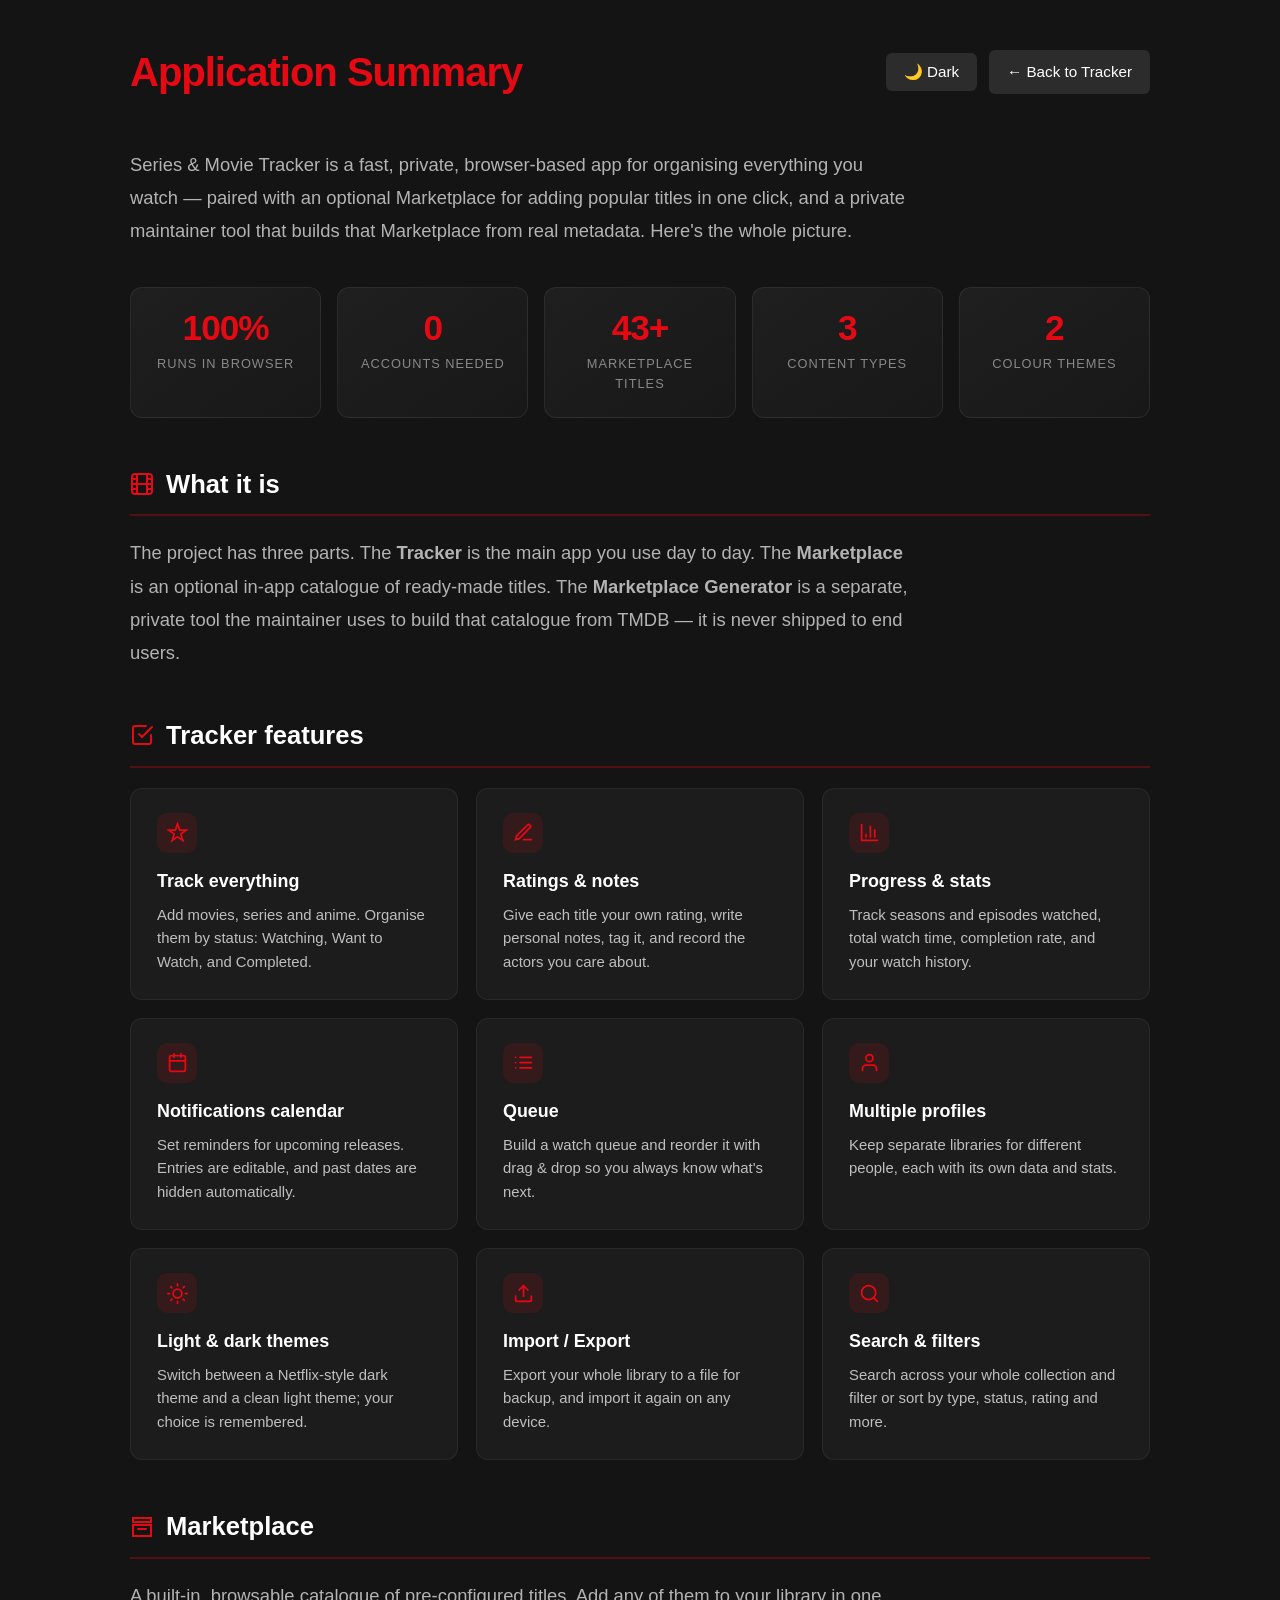
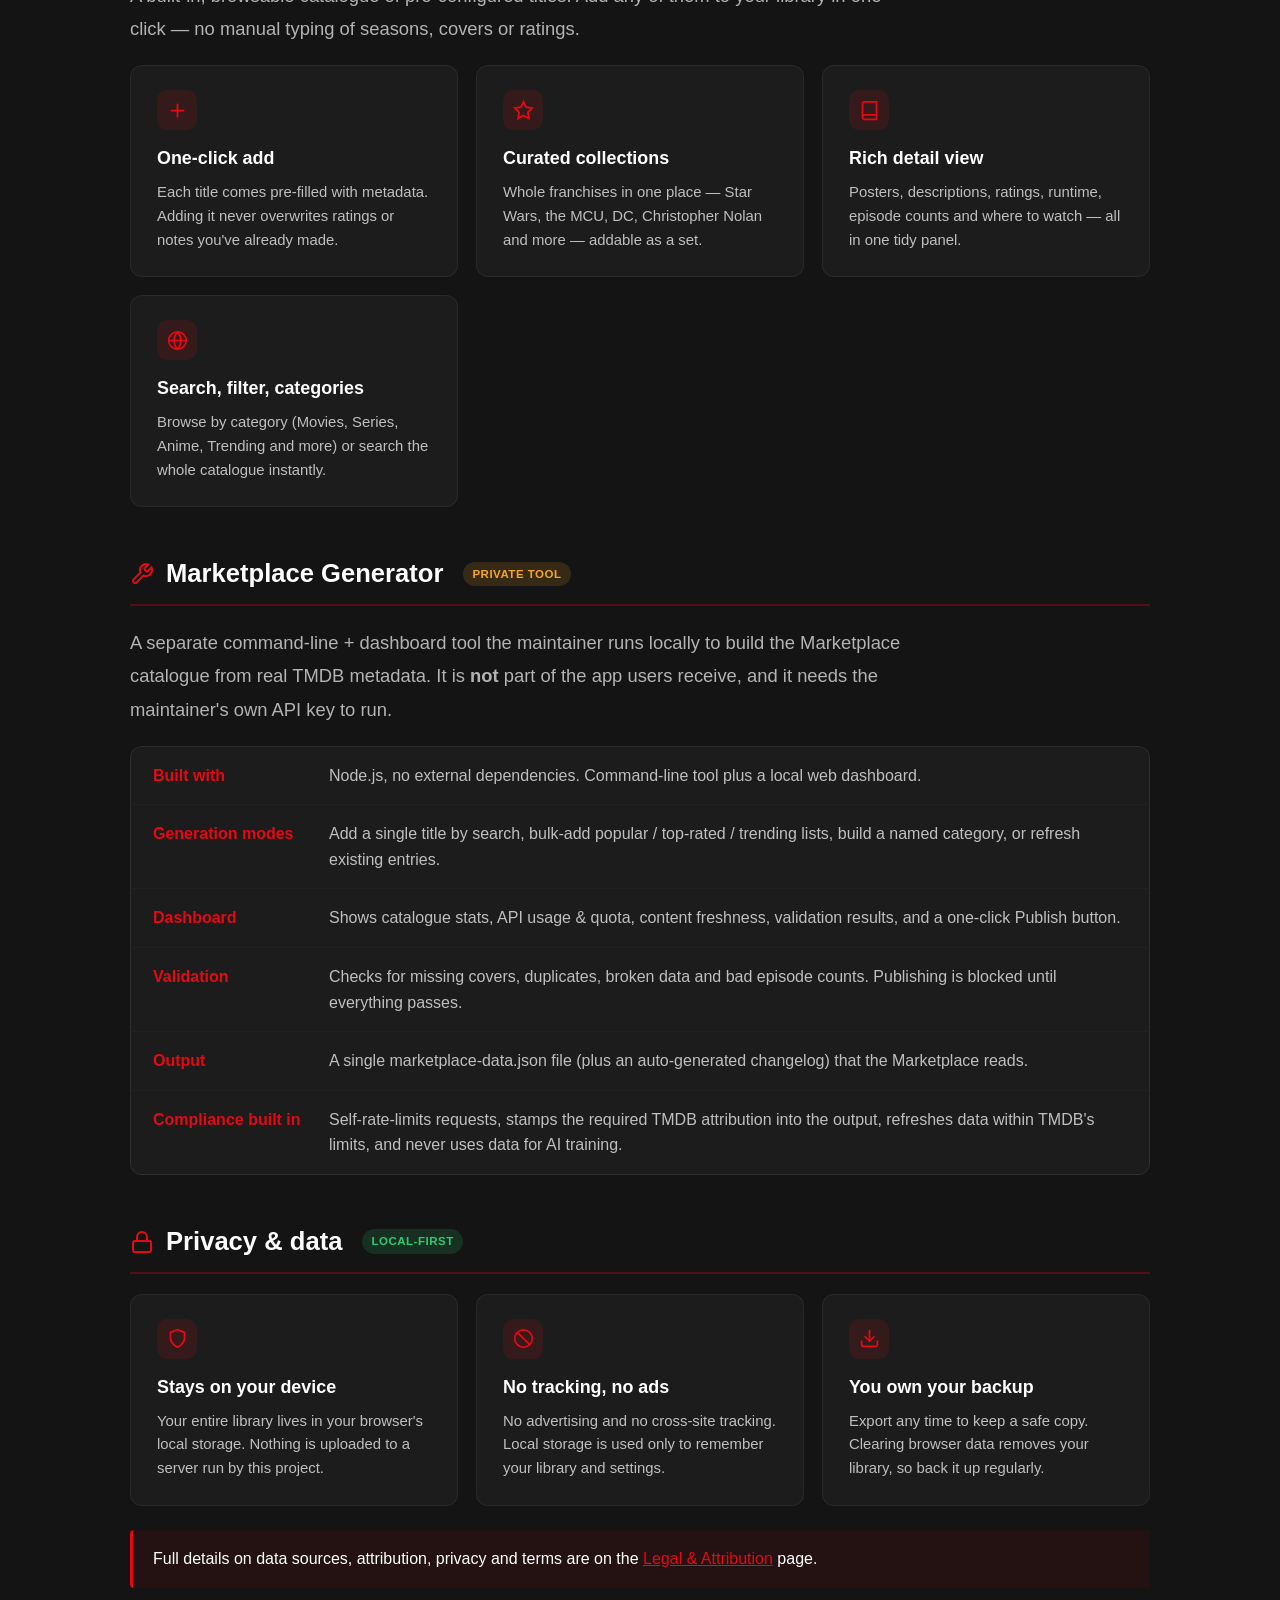
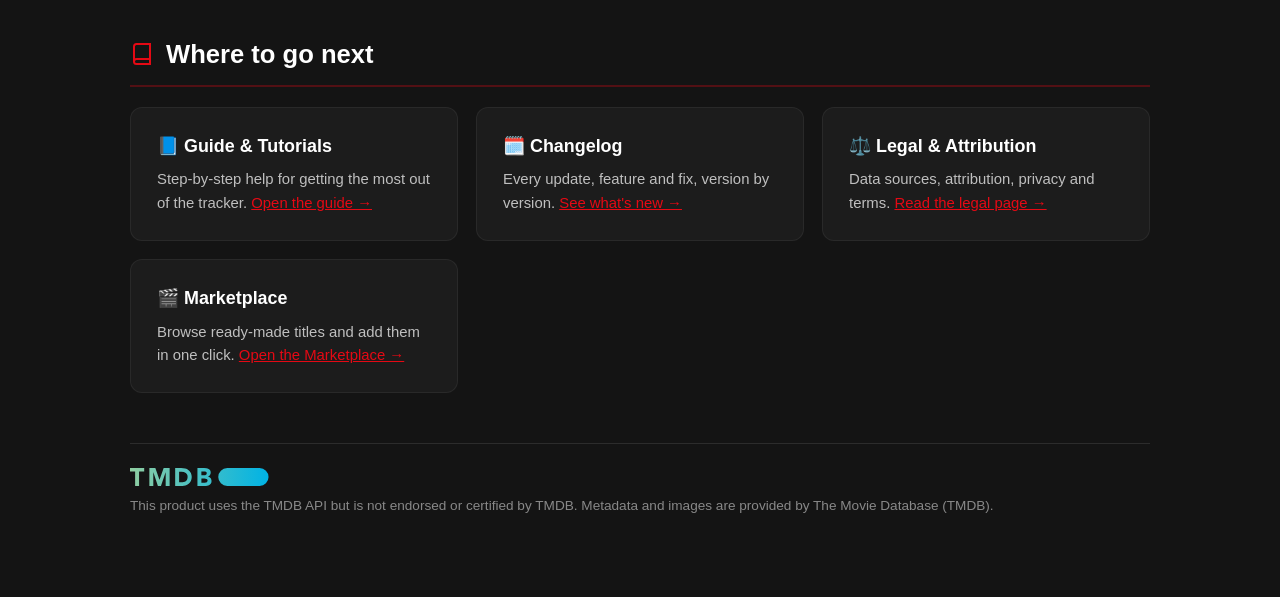
==== Application_Summary.html @ 350bb195 "Add files via upload" ====
<!DOCTYPE html>
<html lang="en">
<head>
    <meta charset="UTF-8">
    <meta name="viewport" content="width=device-width, initial-scale=1.0">
    <link rel="icon" type="image/png" sizes="192x192" href="favicon.png">
    <title>Application Summary - Series & Movie Tracker</title>
    <style>
        * { margin:0; padding:0; box-sizing:border-box; font-family:'Helvetica Neue', Arial, sans-serif; }
        body { background-color:#141414; color:#fff; line-height:1.6; transition:background-color .3s,color .3s; }
        body.light-theme { background-color:#f5f5f5; color:#333; }

        .container { max-width:1100px; margin:0 auto; padding:20px 40px 80px; }
        header { display:flex; justify-content:space-between; align-items:center; padding:20px 0; margin-bottom:24px; flex-wrap:wrap; gap:20px; }
        .header-left { display:flex; align-items:center; gap:20px; }
        .header-controls { display:flex; gap:12px; align-items:center; }
        h1 { color:#e50914; font-size:2.5rem; font-weight:700; letter-spacing:-1px; }

        .theme-toggle, .nav-link {
            background-color:rgba(255,255,255,0.1); color:#fff; border:none;
            padding:10px 18px; border-radius:6px; cursor:pointer; font-size:0.95rem;
            text-decoration:none; display:inline-block; transition:background-color .2s;
        }
        .theme-toggle:hover, .nav-link:hover { background-color:rgba(255,255,255,0.2); }
        body.light-theme .theme-toggle, body.light-theme .nav-link { background-color:rgba(0,0,0,0.05); color:#333; border:1px solid #ddd; }

        .intro-text { font-size:1.15rem; color:#b3b3b3; margin-bottom:40px; line-height:1.8; max-width:780px; }
        body.light-theme .intro-text { color:#666; }

        .section-title {
            font-size:1.6rem; color:#fff; margin:46px 0 20px; padding-bottom:10px;
            border-bottom:2px solid rgba(229,9,20,0.3); display:flex; align-items:center; gap:12px;
        }
        body.light-theme .section-title { color:#222; }
        .section-title svg { width:24px; height:24px; stroke:#e50914; flex-shrink:0; }

        /* stat strip */
        .stats { display:grid; grid-template-columns:repeat(auto-fit,minmax(150px,1fr)); gap:16px; margin-bottom:20px; }
        .stat {
            background:linear-gradient(145deg,#1f1f1f,#181818); border:1px solid rgba(255,255,255,0.07);
            border-radius:12px; padding:22px 20px; text-align:center;
        }
        body.light-theme .stat { background:#fff; border-color:#eaeaea; box-shadow:0 2px 8px rgba(0,0,0,0.06); }
        .stat .num { font-size:2.2rem; font-weight:800; color:#e50914; letter-spacing:-1px; line-height:1; }
        .stat .lbl { font-size:0.8rem; text-transform:uppercase; letter-spacing:1px; color:#888; margin-top:8px; }

        /* feature grid */
        .grid { display:grid; grid-template-columns:repeat(auto-fit,minmax(280px,1fr)); gap:18px; }
        .card {
            background-color:#1c1c1c; border:1px solid rgba(255,255,255,0.06);
            border-radius:12px; padding:24px 26px; transition:transform .2s,border-color .2s;
        }
        .card:hover { transform:translateY(-3px); border-color:rgba(229,9,20,0.4); }
        body.light-theme .card { background-color:#fff; box-shadow:0 2px 8px rgba(0,0,0,0.08); border-color:#eee; }
        .card .ico { width:40px; height:40px; border-radius:10px; background:rgba(229,9,20,0.12); display:flex; align-items:center; justify-content:center; margin-bottom:14px; }
        .card .ico svg { width:21px; height:21px; stroke:#e50914; }
        .card h3 { font-size:1.12rem; color:#fff; margin-bottom:8px; }
        body.light-theme .card h3 { color:#222; }
        .card p { color:#bfbfbf; font-size:0.93rem; }
        body.light-theme .card p { color:#555; }

        /* simple list rows */
        .rows { display:flex; flex-direction:column; gap:1px; background:rgba(255,255,255,0.06); border:1px solid rgba(255,255,255,0.06); border-radius:12px; overflow:hidden; }
        .row { background:#1c1c1c; padding:16px 22px; display:flex; gap:16px; align-items:flex-start; }
        body.light-theme .row { background:#fff; }
        body.light-theme .rows { background:#eaeaea; }
        .row .k { color:#e50914; font-weight:700; min-width:160px; flex-shrink:0; }
        .row .v { color:#bfbfbf; }
        body.light-theme .row .v { color:#555; }

        .note { background-color:rgba(229,9,20,0.08); border-left:3px solid #e50914; padding:16px 20px; border-radius:4px; margin:24px 0; }
        .note p { margin:0; color:#fff; }
        body.light-theme .note { background-color:rgba(229,9,20,0.05); }
        body.light-theme .note p { color:#333; }

        .pill { display:inline-block; font-size:0.72rem; font-weight:700; letter-spacing:.5px; text-transform:uppercase; padding:3px 9px; border-radius:20px; background:rgba(46,204,113,0.15); color:#2ecc71; margin-left:8px; vertical-align:middle; }
        .pill.priv { background:rgba(245,166,35,0.15); color:#f5a623; }

        a { color:#e50914; }
        footer.sum-footer { margin-top:50px; padding-top:24px; border-top:1px solid rgba(255,255,255,0.1); color:#888; font-size:0.85rem; line-height:1.7; }
        footer.sum-footer .tmdb-logo { height:18px; margin-bottom:8px; display:block; }

        @media (max-width:768px){ .container{padding:20px;} h1{font-size:2rem;} .row{flex-direction:column;gap:4px;} .row .k{min-width:0;} }
    </style>
</head>
<body>
    <div class="container">
        <header>
            <div class="header-left">
                <h1>Application Summary</h1>
            </div>
            <div class="header-controls">
                <button class="theme-toggle" id="themeToggle">🌙 Dark</button>
                <a href="index.html" class="nav-link">← Back to Tracker</a>
            </div>
        </header>

        <p class="intro-text">
            Series &amp; Movie Tracker is a fast, private, browser-based app for organising everything you watch &mdash;
            paired with an optional Marketplace for adding popular titles in one click, and a private maintainer
            tool that builds that Marketplace from real metadata. Here's the whole picture.
        </p>

        <div class="stats">
            <div class="stat"><div class="num">100%</div><div class="lbl">Runs in browser</div></div>
            <div class="stat"><div class="num">0</div><div class="lbl">Accounts needed</div></div>
            <div class="stat"><div class="num">43+</div><div class="lbl">Marketplace titles</div></div>
            <div class="stat"><div class="num">3</div><div class="lbl">Content types</div></div>
            <div class="stat"><div class="num">2</div><div class="lbl">Colour themes</div></div>
        </div>

        <h2 class="section-title">
            <svg viewBox="0 0 24 24" fill="none" stroke-width="2" stroke-linecap="round"><rect x="2" y="2" width="20" height="20" rx="3"/><path d="M7 2v20M17 2v20M2 12h20M2 7h5M2 17h5M17 7h5M17 17h5"/></svg>
            What it is
        </h2>
        <p class="intro-text" style="margin-bottom:24px">
            The project has three parts. The <strong>Tracker</strong> is the main app you use day to day. The
            <strong>Marketplace</strong> is an optional in-app catalogue of ready-made titles. The
            <strong>Marketplace Generator</strong> is a separate, private tool the maintainer uses to build that
            catalogue from TMDB &mdash; it is never shipped to end users.
        </p>

        <h2 class="section-title">
            <svg viewBox="0 0 24 24" fill="none" stroke-width="2" stroke-linecap="round"><path d="M9 11l3 3L22 4"/><path d="M21 12v7a2 2 0 0 1-2 2H5a2 2 0 0 1-2-2V5a2 2 0 0 1 2-2h11"/></svg>
            Tracker features
        </h2>
        <div class="grid">
            <div class="card">
                <div class="ico"><svg viewBox="0 0 24 24" fill="none" stroke-width="2" stroke-linecap="round"><path d="M12 2l2.4 7.4H22l-6.2 4.5 2.4 7.4L12 17l-6.2 4.3 2.4-7.4L2 9.4h7.6z"/></svg></div>
                <h3>Track everything</h3>
                <p>Add movies, series and anime. Organise them by status: Watching, Want to Watch, and Completed.</p>
            </div>
            <div class="card">
                <div class="ico"><svg viewBox="0 0 24 24" fill="none" stroke-width="2" stroke-linecap="round"><path d="M12 20h9"/><path d="M16.5 3.5a2.1 2.1 0 0 1 3 3L7 19l-4 1 1-4z"/></svg></div>
                <h3>Ratings &amp; notes</h3>
                <p>Give each title your own rating, write personal notes, tag it, and record the actors you care about.</p>
            </div>
            <div class="card">
                <div class="ico"><svg viewBox="0 0 24 24" fill="none" stroke-width="2" stroke-linecap="round"><path d="M3 3v18h18"/><path d="M18 17V9M13 17V5M8 17v-3"/></svg></div>
                <h3>Progress &amp; stats</h3>
                <p>Track seasons and episodes watched, total watch time, completion rate, and your watch history.</p>
            </div>
            <div class="card">
                <div class="ico"><svg viewBox="0 0 24 24" fill="none" stroke-width="2" stroke-linecap="round"><rect x="3" y="4" width="18" height="18" rx="2"/><path d="M16 2v4M8 2v4M3 10h18"/></svg></div>
                <h3>Notifications calendar</h3>
                <p>Set reminders for upcoming releases. Entries are editable, and past dates are hidden automatically.</p>
            </div>
            <div class="card">
                <div class="ico"><svg viewBox="0 0 24 24" fill="none" stroke-width="2" stroke-linecap="round"><line x1="8" y1="6" x2="21" y2="6"/><line x1="8" y1="12" x2="21" y2="12"/><line x1="8" y1="18" x2="21" y2="18"/><line x1="3" y1="6" x2="3.01" y2="6"/><line x1="3" y1="12" x2="3.01" y2="12"/><line x1="3" y1="18" x2="3.01" y2="18"/></svg></div>
                <h3>Queue</h3>
                <p>Build a watch queue and reorder it with drag &amp; drop so you always know what's next.</p>
            </div>
            <div class="card">
                <div class="ico"><svg viewBox="0 0 24 24" fill="none" stroke-width="2" stroke-linecap="round"><path d="M20 21v-2a4 4 0 0 0-4-4H8a4 4 0 0 0-4 4v2"/><circle cx="12" cy="7" r="4"/></svg></div>
                <h3>Multiple profiles</h3>
                <p>Keep separate libraries for different people, each with its own data and stats.</p>
            </div>
            <div class="card">
                <div class="ico"><svg viewBox="0 0 24 24" fill="none" stroke-width="2" stroke-linecap="round"><circle cx="12" cy="12" r="5"/><path d="M12 1v2M12 21v2M4.2 4.2l1.4 1.4M18.4 18.4l1.4 1.4M1 12h2M21 12h2M4.2 19.8l1.4-1.4M18.4 5.6l1.4-1.4"/></svg></div>
                <h3>Light &amp; dark themes</h3>
                <p>Switch between a Netflix-style dark theme and a clean light theme; your choice is remembered.</p>
            </div>
            <div class="card">
                <div class="ico"><svg viewBox="0 0 24 24" fill="none" stroke-width="2" stroke-linecap="round"><path d="M21 15v4a2 2 0 0 1-2 2H5a2 2 0 0 1-2-2v-4"/><polyline points="17 8 12 3 7 8"/><line x1="12" y1="3" x2="12" y2="15"/></svg></div>
                <h3>Import / Export</h3>
                <p>Export your whole library to a file for backup, and import it again on any device.</p>
            </div>
            <div class="card">
                <div class="ico"><svg viewBox="0 0 24 24" fill="none" stroke-width="2" stroke-linecap="round"><circle cx="11" cy="11" r="8"/><line x1="21" y1="21" x2="16.65" y2="16.65"/></svg></div>
                <h3>Search &amp; filters</h3>
                <p>Search across your whole collection and filter or sort by type, status, rating and more.</p>
            </div>
        </div>

        <h2 class="section-title">
            <svg viewBox="0 0 24 24" fill="none" stroke-width="2" stroke-linecap="round"><path d="M3 3h18v4H3zM3 10h18v11H3z"/><path d="M8 14h8"/></svg>
            Marketplace
        </h2>
        <p class="intro-text" style="margin-bottom:20px">
            A built-in, browsable catalogue of pre-configured titles. Add any of them to your library in one click &mdash;
            no manual typing of seasons, covers or ratings.
        </p>
        <div class="grid">
            <div class="card">
                <div class="ico"><svg viewBox="0 0 24 24" fill="none" stroke-width="2" stroke-linecap="round"><line x1="12" y1="5" x2="12" y2="19"/><line x1="5" y1="12" x2="19" y2="12"/></svg></div>
                <h3>One-click add</h3>
                <p>Each title comes pre-filled with metadata. Adding it never overwrites ratings or notes you've already made.</p>
            </div>
            <div class="card">
                <div class="ico"><svg viewBox="0 0 24 24" fill="none" stroke-width="2" stroke-linecap="round"><polygon points="12 2 15.09 8.26 22 9.27 17 14.14 18.18 21.02 12 17.77 5.82 21.02 7 14.14 2 9.27 8.91 8.26 12 2"/></svg></div>
                <h3>Curated collections</h3>
                <p>Whole franchises in one place &mdash; Star Wars, the MCU, DC, Christopher Nolan and more &mdash; addable as a set.</p>
            </div>
            <div class="card">
                <div class="ico"><svg viewBox="0 0 24 24" fill="none" stroke-width="2" stroke-linecap="round"><path d="M4 19.5A2.5 2.5 0 0 1 6.5 17H20"/><path d="M6.5 2H20v20H6.5A2.5 2.5 0 0 1 4 19.5v-15A2.5 2.5 0 0 1 6.5 2z"/></svg></div>
                <h3>Rich detail view</h3>
                <p>Posters, descriptions, ratings, runtime, episode counts and where to watch &mdash; all in one tidy panel.</p>
            </div>
            <div class="card">
                <div class="ico"><svg viewBox="0 0 24 24" fill="none" stroke-width="2" stroke-linecap="round"><circle cx="12" cy="12" r="10"/><path d="M2 12h20M12 2a15.3 15.3 0 0 1 4 10 15.3 15.3 0 0 1-4 10 15.3 15.3 0 0 1-4-10 15.3 15.3 0 0 1 4-10z"/></svg></div>
                <h3>Search, filter, categories</h3>
                <p>Browse by category (Movies, Series, Anime, Trending and more) or search the whole catalogue instantly.</p>
            </div>
        </div>

        <h2 class="section-title">
            <svg viewBox="0 0 24 24" fill="none" stroke-width="2" stroke-linecap="round"><path d="M14.7 6.3a1 1 0 0 0 0 1.4l1.6 1.6a1 1 0 0 0 1.4 0l3.77-3.77a6 6 0 0 1-7.94 7.94l-6.91 6.91a2.12 2.12 0 0 1-3-3l6.91-6.91a6 6 0 0 1 7.94-7.94l-3.76 3.76z"/></svg>
            Marketplace Generator <span class="pill priv">Private tool</span>
        </h2>
        <p class="intro-text" style="margin-bottom:20px">
            A separate command-line + dashboard tool the maintainer runs locally to build the Marketplace catalogue
            from real TMDB metadata. It is <strong>not</strong> part of the app users receive, and it needs the
            maintainer's own API key to run.
        </p>
        <div class="rows">
            <div class="row"><div class="k">Built with</div><div class="v">Node.js, no external dependencies. Command-line tool plus a local web dashboard.</div></div>
            <div class="row"><div class="k">Generation modes</div><div class="v">Add a single title by search, bulk-add popular / top-rated / trending lists, build a named category, or refresh existing entries.</div></div>
            <div class="row"><div class="k">Dashboard</div><div class="v">Shows catalogue stats, API usage &amp; quota, content freshness, validation results, and a one-click Publish button.</div></div>
            <div class="row"><div class="k">Validation</div><div class="v">Checks for missing covers, duplicates, broken data and bad episode counts. Publishing is blocked until everything passes.</div></div>
            <div class="row"><div class="k">Output</div><div class="v">A single <code>marketplace-data.json</code> file (plus an auto-generated changelog) that the Marketplace reads.</div></div>
            <div class="row"><div class="k">Compliance built in</div><div class="v">Self-rate-limits requests, stamps the required TMDB attribution into the output, refreshes data within TMDB's limits, and never uses data for AI training.</div></div>
        </div>

        <h2 class="section-title">
            <svg viewBox="0 0 24 24" fill="none" stroke-width="2" stroke-linecap="round"><rect x="3" y="11" width="18" height="11" rx="2"/><path d="M7 11V7a5 5 0 0 1 10 0v4"/></svg>
            Privacy &amp; data <span class="pill">Local-first</span>
        </h2>
        <div class="grid">
            <div class="card">
                <div class="ico"><svg viewBox="0 0 24 24" fill="none" stroke-width="2" stroke-linecap="round"><path d="M12 22s8-4 8-10V5l-8-3-8 3v7c0 6 8 10 8 10z"/></svg></div>
                <h3>Stays on your device</h3>
                <p>Your entire library lives in your browser's local storage. Nothing is uploaded to a server run by this project.</p>
            </div>
            <div class="card">
                <div class="ico"><svg viewBox="0 0 24 24" fill="none" stroke-width="2" stroke-linecap="round"><circle cx="12" cy="12" r="10"/><line x1="4.93" y1="4.93" x2="19.07" y2="19.07"/></svg></div>
                <h3>No tracking, no ads</h3>
                <p>No advertising and no cross-site tracking. Local storage is used only to remember your library and settings.</p>
            </div>
            <div class="card">
                <div class="ico"><svg viewBox="0 0 24 24" fill="none" stroke-width="2" stroke-linecap="round"><path d="M21 15v4a2 2 0 0 1-2 2H5a2 2 0 0 1-2-2v-4"/><polyline points="7 10 12 15 17 10"/><line x1="12" y1="15" x2="12" y2="3"/></svg></div>
                <h3>You own your backup</h3>
                <p>Export any time to keep a safe copy. Clearing browser data removes your library, so back it up regularly.</p>
            </div>
        </div>

        <div class="note">
            <p>Full details on data sources, attribution, privacy and terms are on the
            <a href="Legal.html">Legal &amp; Attribution</a> page.</p>
        </div>

        <h2 class="section-title">
            <svg viewBox="0 0 24 24" fill="none" stroke-width="2" stroke-linecap="round"><path d="M4 19.5A2.5 2.5 0 0 1 6.5 17H20"/><path d="M6.5 2H20v20H6.5A2.5 2.5 0 0 1 4 19.5v-15A2.5 2.5 0 0 1 6.5 2z"/></svg>
            Where to go next
        </h2>
        <div class="grid">
            <div class="card"><h3>📘 Guide &amp; Tutorials</h3><p>Step-by-step help for getting the most out of the tracker. <a href="SeriesTracker_Guide.html">Open the guide →</a></p></div>
            <div class="card"><h3>🗓️ Changelog</h3><p>Every update, feature and fix, version by version. <a href="ChangelogSerien.html">See what's new →</a></p></div>
            <div class="card"><h3>⚖️ Legal &amp; Attribution</h3><p>Data sources, attribution, privacy and terms. <a href="Legal.html">Read the legal page →</a></p></div>
            <div class="card"><h3>🎬 Marketplace</h3><p>Browse ready-made titles and add them in one click. <a href="marketplace.html">Open the Marketplace →</a></p></div>
        </div>

        <footer class="sum-footer">
            <svg class="tmdb-logo" xmlns="http://www.w3.org/2000/svg" viewBox="0 0 273.42 35.52" role="img" aria-label="TMDB logo"><defs><linearGradient id="tmdbGradSum" y1="17.76" x2="273.42" y2="17.76" gradientUnits="userSpaceOnUse"><stop offset="0" stop-color="#90cea1"/><stop offset="0.56" stop-color="#3cbec9"/><stop offset="1" stop-color="#00b3e5"/></linearGradient></defs><g><path fill="url(#tmdbGradSum)" d="M191.85,35.37h63.9A17.67,17.67,0,0,0,273.42,17.7h0A17.67,17.67,0,0,0,255.75,0h-63.9A17.67,17.67,0,0,0,174.18,17.7h0A17.67,17.67,0,0,0,191.85,35.37ZM10.1,35.42h7.8V6.92H28V0H0v6.9H10.1Zm28.1,0H46V8.25h.1L55.05,35.4h6L70.3,8.25h.1V35.4h7.8V0H66.45l-8.2,23.1h-.1L50,0H38.2ZM89.14.12h11.7a33.56,33.56,0,0,1,8.08,1,18.52,18.52,0,0,1,6.67,3.08,15.09,15.09,0,0,1,4.53,5.52,18.5,18.5,0,0,1,1.67,8.25,16.91,16.91,0,0,1-1.62,7.58,16.3,16.3,0,0,1-4.38,5.5,19.24,19.24,0,0,1-6.35,3.37,24.53,24.53,0,0,1-7.55,1.15H89.14Zm7.8,28.2h4a21.66,21.66,0,0,0,5-.55A10.58,10.58,0,0,0,110,26a8.73,8.73,0,0,0,2.68-3.35,11.9,11.9,0,0,0,1-5.08,9.87,9.87,0,0,0-1-4.52,9.17,9.17,0,0,0-2.63-3.18A11.61,11.61,0,0,0,106.22,8a17.06,17.06,0,0,0-4.68-.63h-4.6ZM133.09.12h13.2a32.87,32.87,0,0,1,4.63.33,12.66,12.66,0,0,1,4.17,1.3,7.94,7.94,0,0,1,3,2.72,8.34,8.34,0,0,1,1.15,4.65,7.48,7.48,0,0,1-1.67,5,9.13,9.13,0,0,1-4.43,2.82V17a10.28,10.28,0,0,1,3.18,1,8.51,8.51,0,0,1,2.45,1.85,7.79,7.79,0,0,1,1.57,2.62,9.16,9.16,0,0,1,.55,3.2,8.52,8.52,0,0,1-1.2,4.68,9.32,9.32,0,0,1-3.1,3A13.38,13.38,0,0,1,152.32,35a22.5,22.5,0,0,1-4.73.5h-14.5Zm7.8,14.15h5.65a7.65,7.65,0,0,0,1.78-.2,4.78,4.78,0,0,0,1.57-.65,3.43,3.43,0,0,0,1.13-1.2,3.63,3.63,0,0,0,.42-1.8A3.3,3.3,0,0,0,151,8.6a3.42,3.42,0,0,0-1.23-1.13A6.07,6.07,0,0,0,148,6.9a9.9,9.9,0,0,0-1.85-.18h-5.3Zm0,14.65h7a8.27,8.27,0,0,0,1.83-.2,4.67,4.67,0,0,0,1.67-.7,3.93,3.93,0,0,0,1.23-1.3,3.8,3.8,0,0,0,.47-1.95,3.16,3.16,0,0,0-.62-2,4,4,0,0,0-1.58-1.18,8.23,8.23,0,0,0-2-.55,15.12,15.12,0,0,0-2.05-.15h-5.9Z"/></g></svg>
            This product uses the TMDB API but is not endorsed or certified by TMDB. Metadata and images are provided by The Movie Database (TMDB).
        </footer>
    </div>

    <script>
        let currentTheme = 'dark';
        function loadTheme() {
            const settings = localStorage.getItem('seriesTrackerSettings');
            if (settings) { try { currentTheme = (JSON.parse(settings).theme) || 'dark'; } catch (e) {} }
            applyTheme(currentTheme);
        }
        function applyTheme(theme) {
            currentTheme = theme;
            if (theme === 'light') { document.body.classList.add('light-theme'); document.getElementById('themeToggle').textContent = '☀️ Light'; }
            else { document.body.classList.remove('light-theme'); document.getElementById('themeToggle').textContent = '🌙 Dark'; }
            saveTheme();
        }
        function saveTheme() {
            const settings = localStorage.getItem('seriesTrackerSettings');
            let parsed = {};
            if (settings) { try { parsed = JSON.parse(settings); } catch (e) {} }
            parsed.theme = currentTheme;
            localStorage.setItem('seriesTrackerSettings', JSON.stringify(parsed));
        }
        document.getElementById('themeToggle').addEventListener('click', () => { applyTheme(currentTheme === 'dark' ? 'light' : 'dark'); });
        loadTheme();
    </script>
</body>
</html>
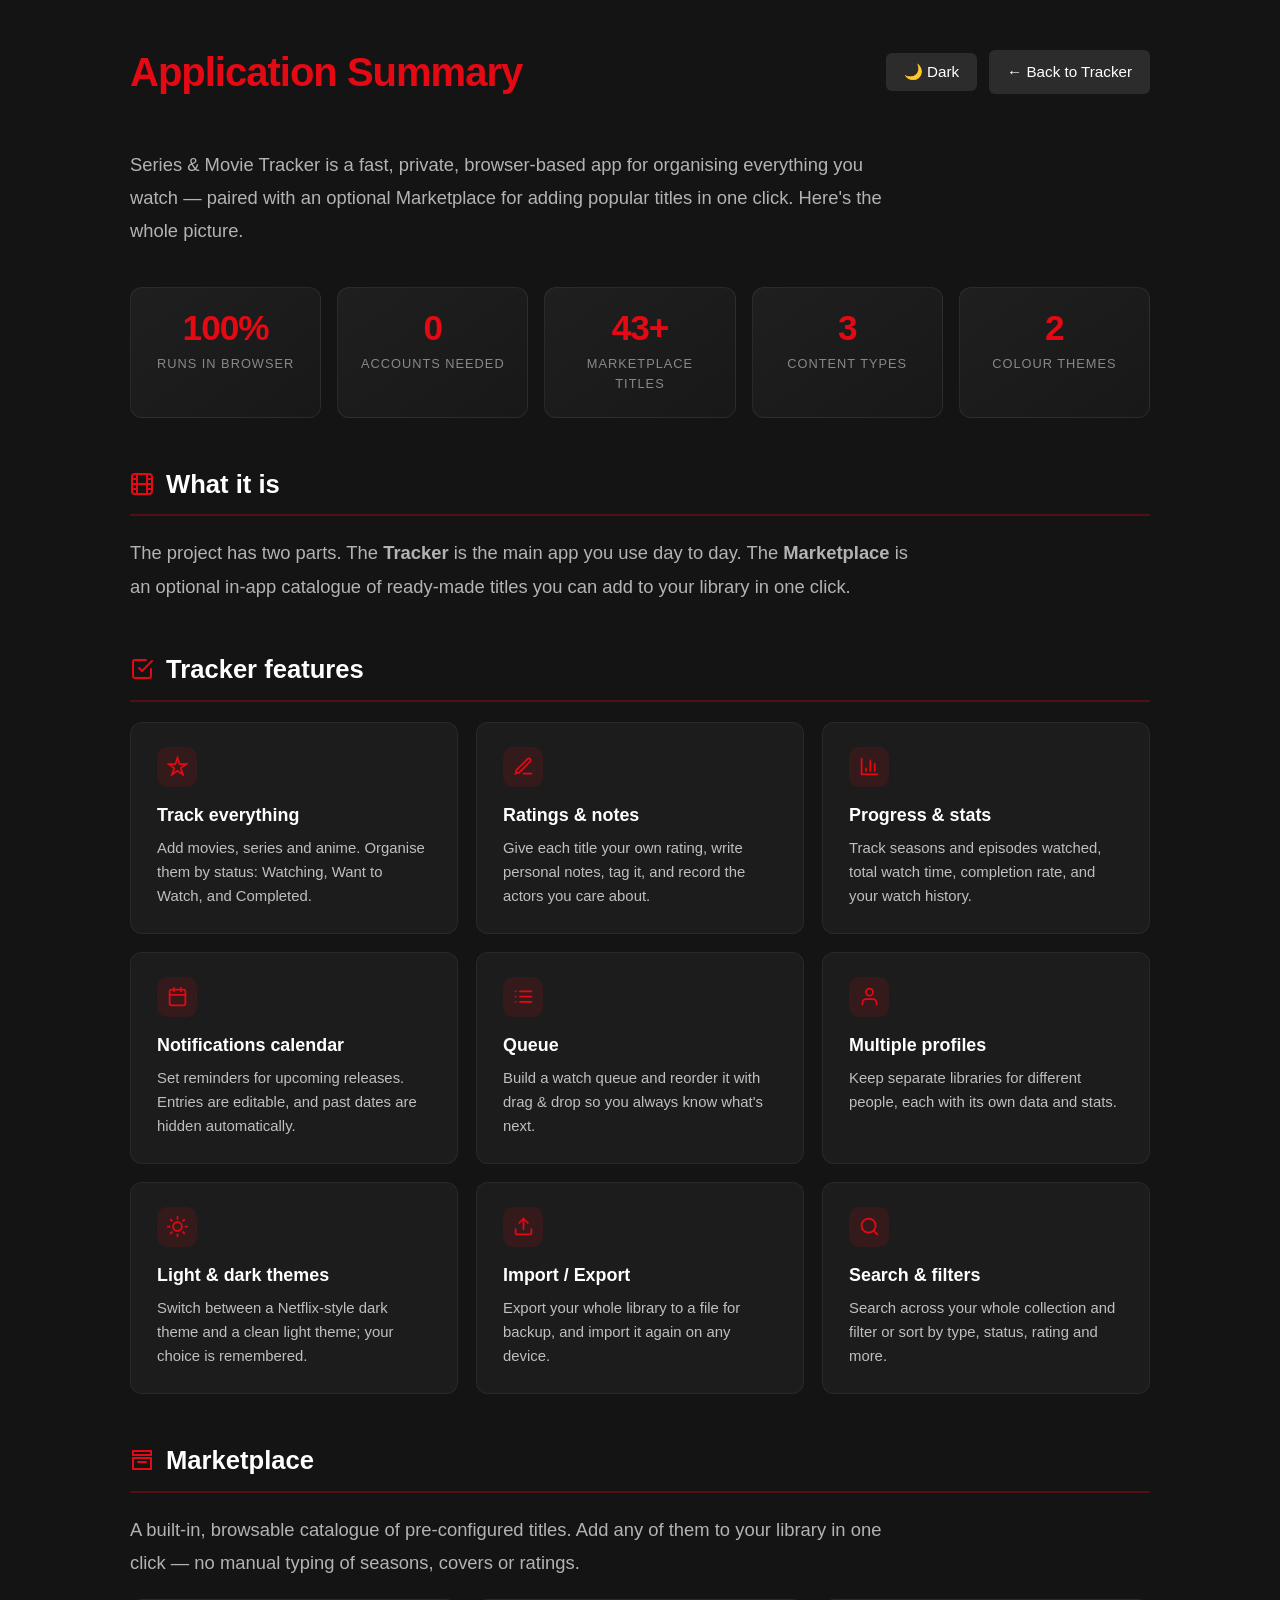
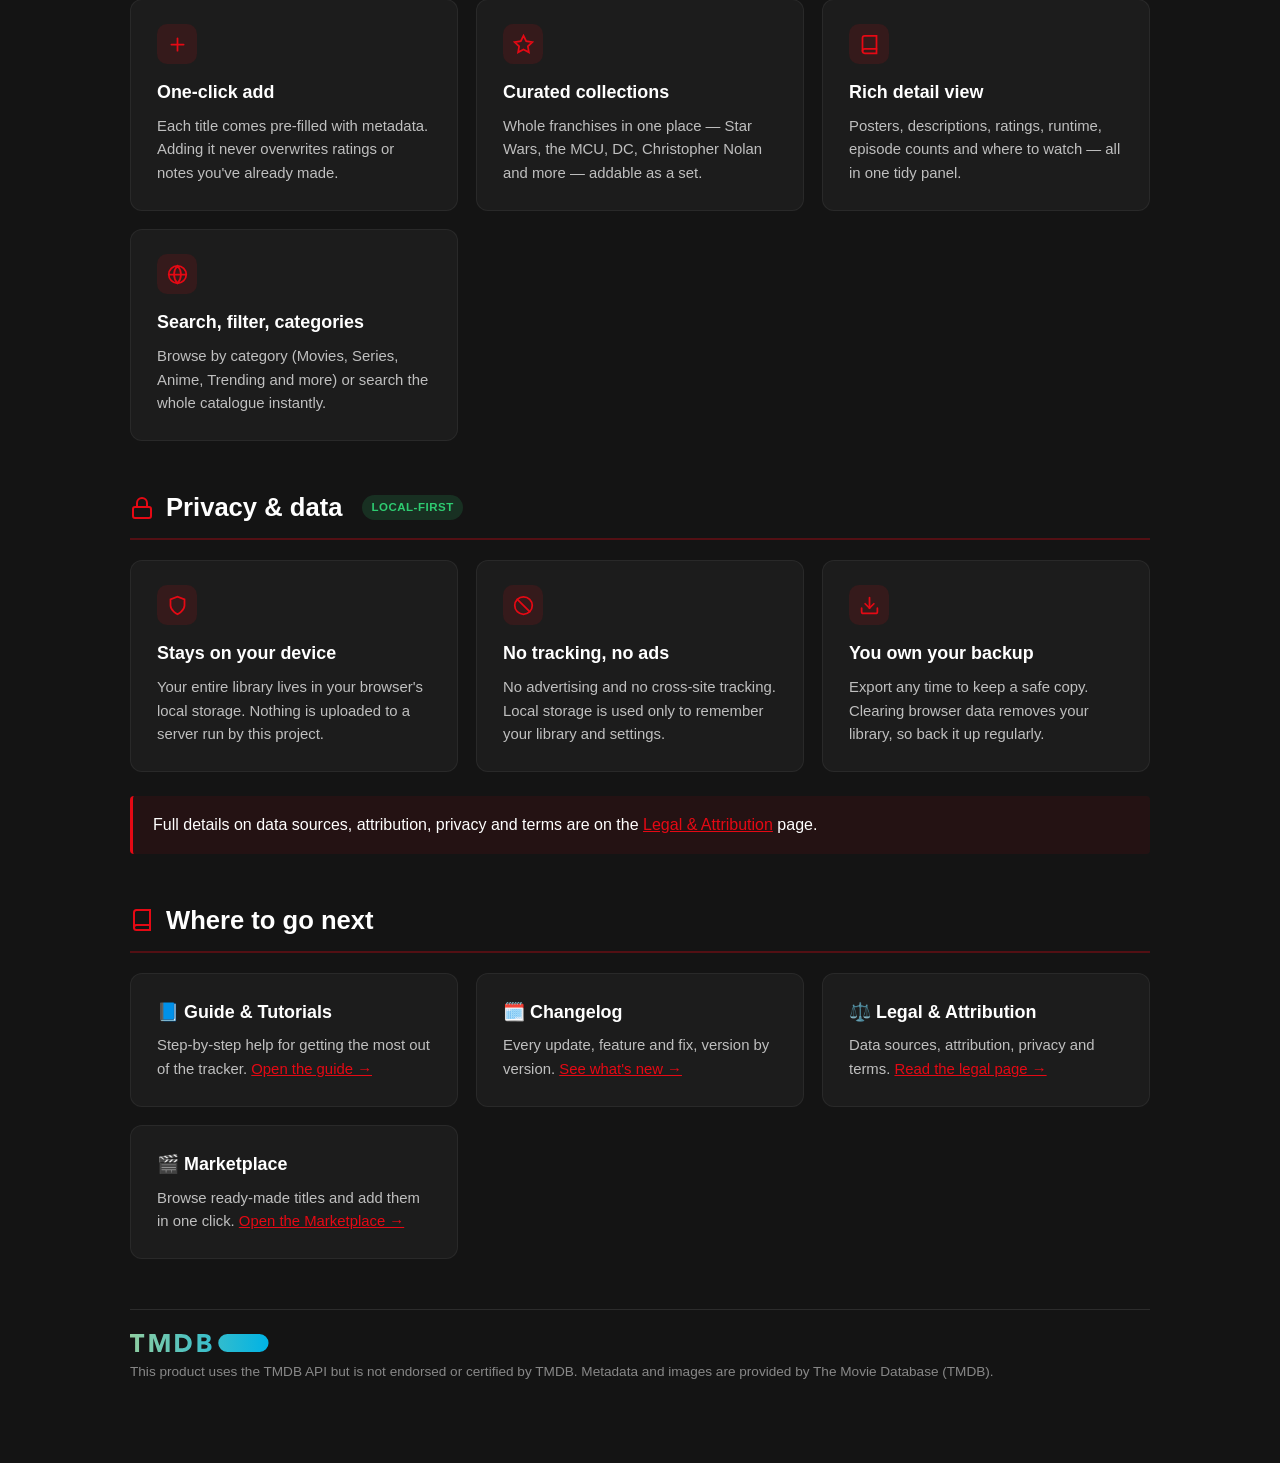
==== commit 51345f3d: "Add files via upload" ====
--- a/Application_Summary.html
+++ b/Application_Summary.html
@@ -97,8 +97,7 @@
 
         <p class="intro-text">
             Series &amp; Movie Tracker is a fast, private, browser-based app for organising everything you watch &mdash;
-            paired with an optional Marketplace for adding popular titles in one click, and a private maintainer
-            tool that builds that Marketplace from real metadata. Here's the whole picture.
+            paired with an optional Marketplace for adding popular titles in one click. Here's the whole picture.
         </p>
 
         <div class="stats">
@@ -114,10 +113,9 @@
             What it is
         </h2>
         <p class="intro-text" style="margin-bottom:24px">
-            The project has three parts. The <strong>Tracker</strong> is the main app you use day to day. The
-            <strong>Marketplace</strong> is an optional in-app catalogue of ready-made titles. The
-            <strong>Marketplace Generator</strong> is a separate, private tool the maintainer uses to build that
-            catalogue from TMDB &mdash; it is never shipped to end users.
+            The project has two parts. The <strong>Tracker</strong> is the main app you use day to day. The
+            <strong>Marketplace</strong> is an optional in-app catalogue of ready-made titles you can add to your
+            library in one click.
         </p>
 
         <h2 class="section-title">
@@ -201,24 +199,6 @@
                 <h3>Search, filter, categories</h3>
                 <p>Browse by category (Movies, Series, Anime, Trending and more) or search the whole catalogue instantly.</p>
             </div>
-        </div>
-
-        <h2 class="section-title">
-            <svg viewBox="0 0 24 24" fill="none" stroke-width="2" stroke-linecap="round"><path d="M14.7 6.3a1 1 0 0 0 0 1.4l1.6 1.6a1 1 0 0 0 1.4 0l3.77-3.77a6 6 0 0 1-7.94 7.94l-6.91 6.91a2.12 2.12 0 0 1-3-3l6.91-6.91a6 6 0 0 1 7.94-7.94l-3.76 3.76z"/></svg>
-            Marketplace Generator <span class="pill priv">Private tool</span>
-        </h2>
-        <p class="intro-text" style="margin-bottom:20px">
-            A separate command-line + dashboard tool the maintainer runs locally to build the Marketplace catalogue
-            from real TMDB metadata. It is <strong>not</strong> part of the app users receive, and it needs the
-            maintainer's own API key to run.
-        </p>
-        <div class="rows">
-            <div class="row"><div class="k">Built with</div><div class="v">Node.js, no external dependencies. Command-line tool plus a local web dashboard.</div></div>
-            <div class="row"><div class="k">Generation modes</div><div class="v">Add a single title by search, bulk-add popular / top-rated / trending lists, build a named category, or refresh existing entries.</div></div>
-            <div class="row"><div class="k">Dashboard</div><div class="v">Shows catalogue stats, API usage &amp; quota, content freshness, validation results, and a one-click Publish button.</div></div>
-            <div class="row"><div class="k">Validation</div><div class="v">Checks for missing covers, duplicates, broken data and bad episode counts. Publishing is blocked until everything passes.</div></div>
-            <div class="row"><div class="k">Output</div><div class="v">A single <code>marketplace-data.json</code> file (plus an auto-generated changelog) that the Marketplace reads.</div></div>
-            <div class="row"><div class="k">Compliance built in</div><div class="v">Self-rate-limits requests, stamps the required TMDB attribution into the output, refreshes data within TMDB's limits, and never uses data for AI training.</div></div>
         </div>
 
         <h2 class="section-title">
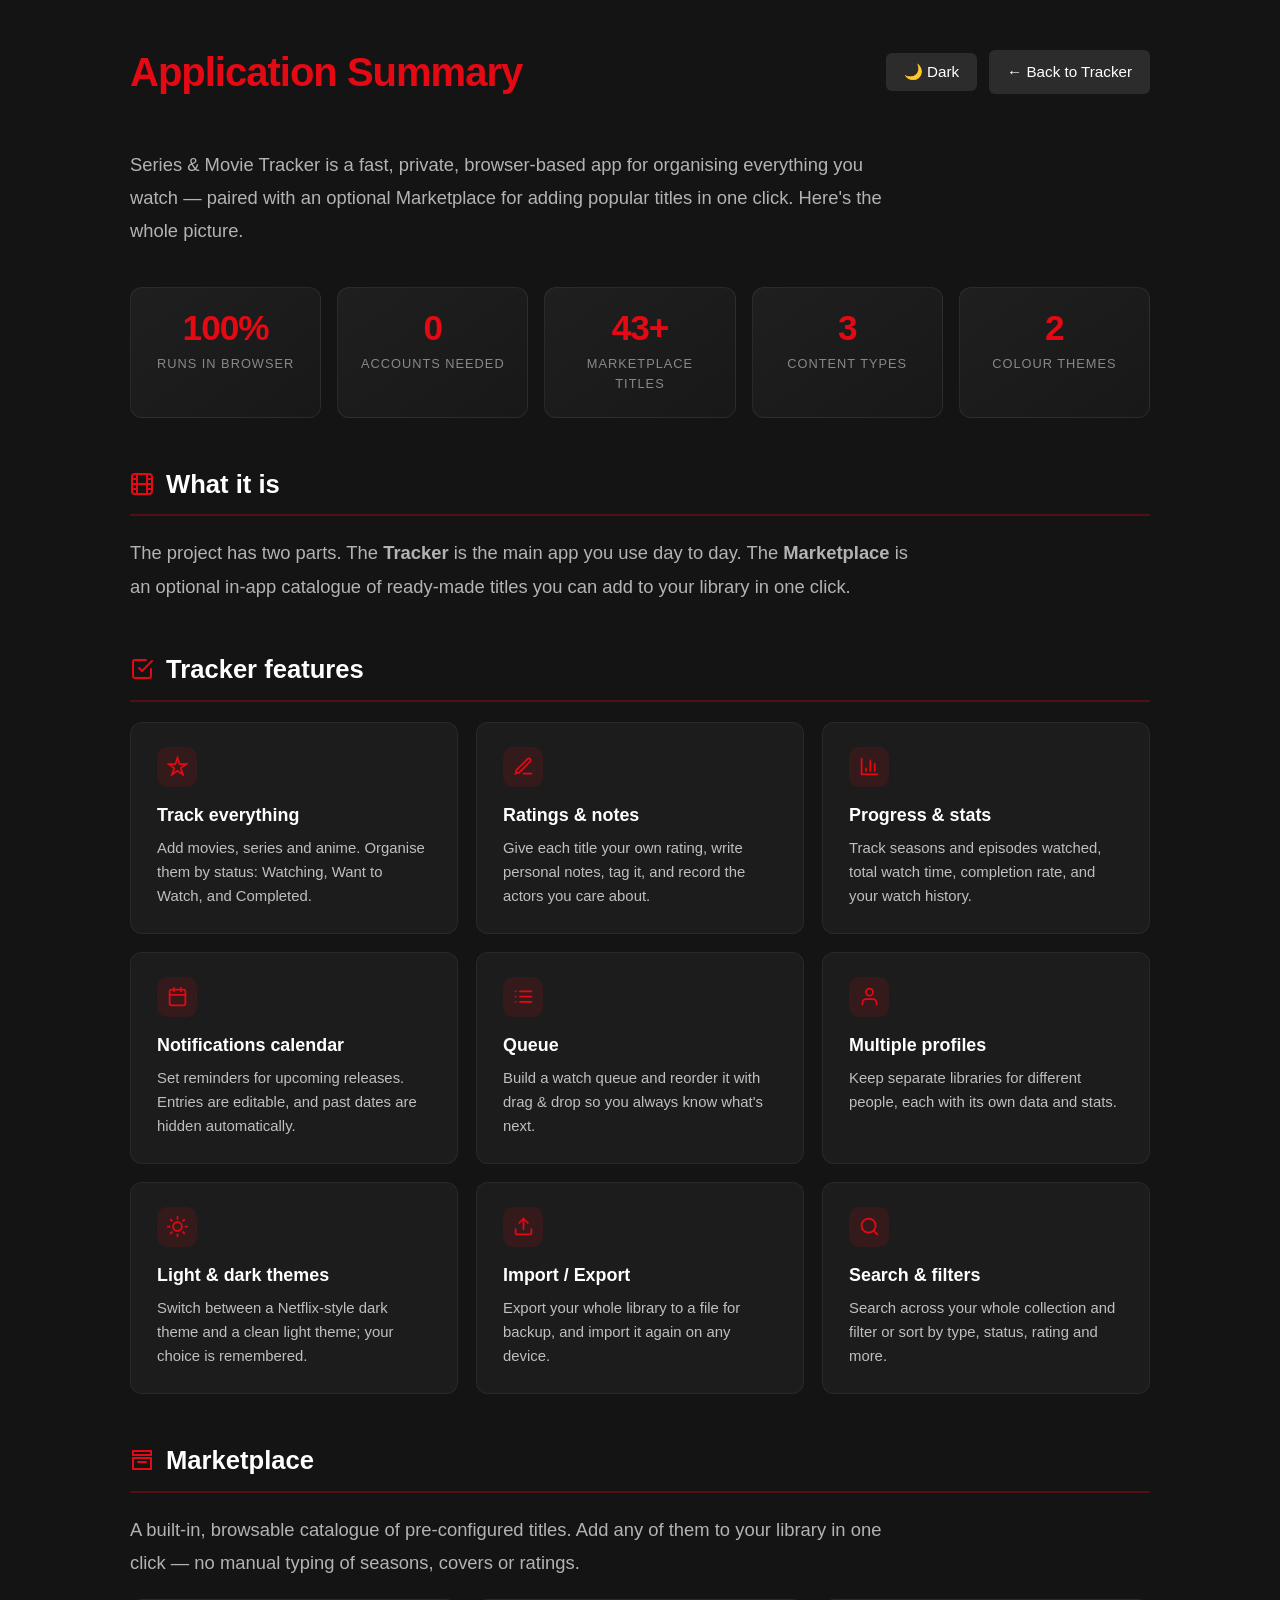
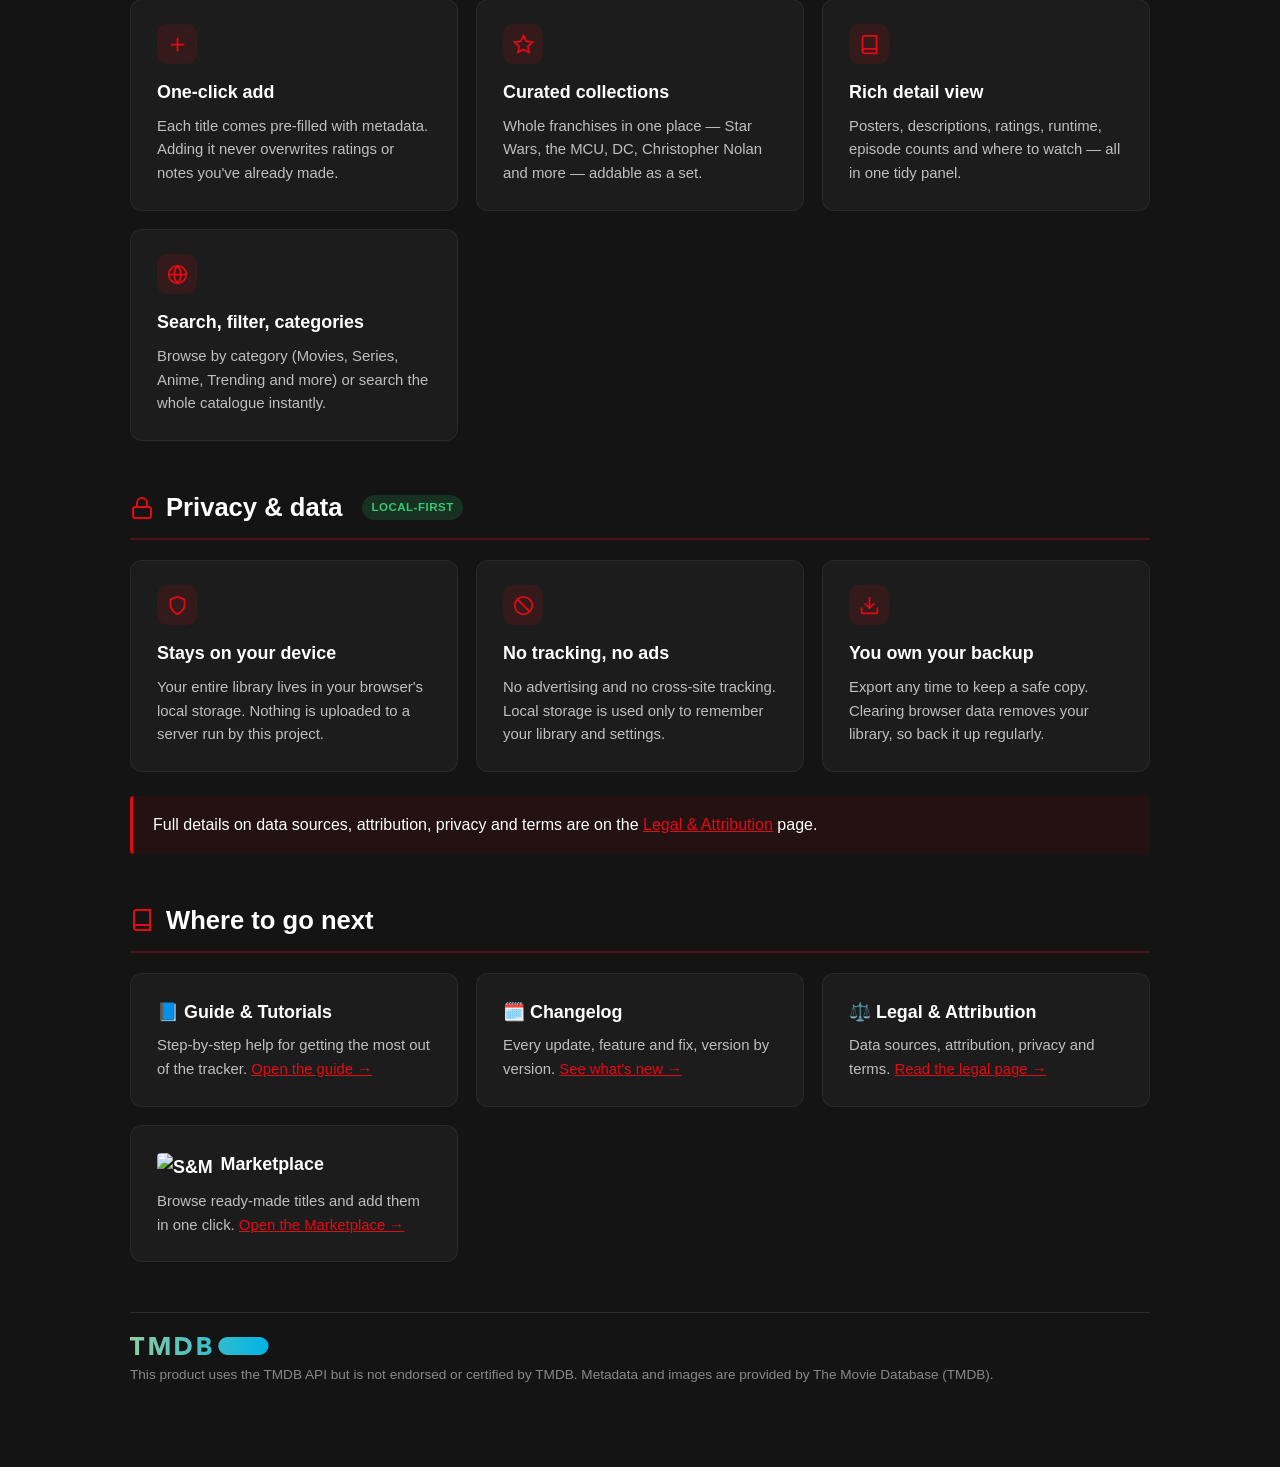
==== commit 8768268b: "Add files via upload" ====
--- a/Application_Summary.html
+++ b/Application_Summary.html
@@ -236,7 +236,7 @@
             <div class="card"><h3>📘 Guide &amp; Tutorials</h3><p>Step-by-step help for getting the most out of the tracker. <a href="SeriesTracker_Guide.html">Open the guide →</a></p></div>
             <div class="card"><h3>🗓️ Changelog</h3><p>Every update, feature and fix, version by version. <a href="ChangelogSerien.html">See what's new →</a></p></div>
             <div class="card"><h3>⚖️ Legal &amp; Attribution</h3><p>Data sources, attribution, privacy and terms. <a href="Legal.html">Read the legal page →</a></p></div>
-            <div class="card"><h3>🎬 Marketplace</h3><p>Browse ready-made titles and add them in one click. <a href="marketplace.html">Open the Marketplace →</a></p></div>
+            <div class="card"><h3><img src="favicon.png" alt="S&amp;M" style="width:1.1em;height:1.1em;vertical-align:-0.18em;border-radius:4px;margin-right:.15em"> Marketplace</h3><p>Browse ready-made titles and add them in one click. <a href="marketplace.html">Open the Marketplace →</a></p></div>
         </div>
 
         <footer class="sum-footer">
@@ -268,5 +268,24 @@
         document.getElementById('themeToggle').addEventListener('click', () => { applyTheme(currentTheme === 'dark' ? 'light' : 'dark'); });
         loadTheme();
     </script>
+<style id="smGradientCss">
+body.gradient-text h1, body.gradient-text h2, body.gradient-text .section-title,
+body.gradient-text .hero h1, body.gradient-text .version-number, body.gradient-text .brand-name,
+body.gradient-text .page-title, body.gradient-text .modal-title {
+  background: linear-gradient(92deg, var(--grad-start, #e50914), var(--grad-end, #f5c518));
+  -webkit-background-clip: text; background-clip: text;
+  -webkit-text-fill-color: transparent; color: transparent;
+}
+</style>
+<script>
+(function(){try{
+  var g=JSON.parse(localStorage.getItem('smGradientText')||'null');
+  if(g&&g.enabled){
+    document.body.classList.add('gradient-text');
+    document.body.style.setProperty('--grad-start', g.start||'#e50914');
+    document.body.style.setProperty('--grad-end', g.end||'#f5c518');
+  }
+}catch(e){}})();
+</script>
 </body>
 </html>
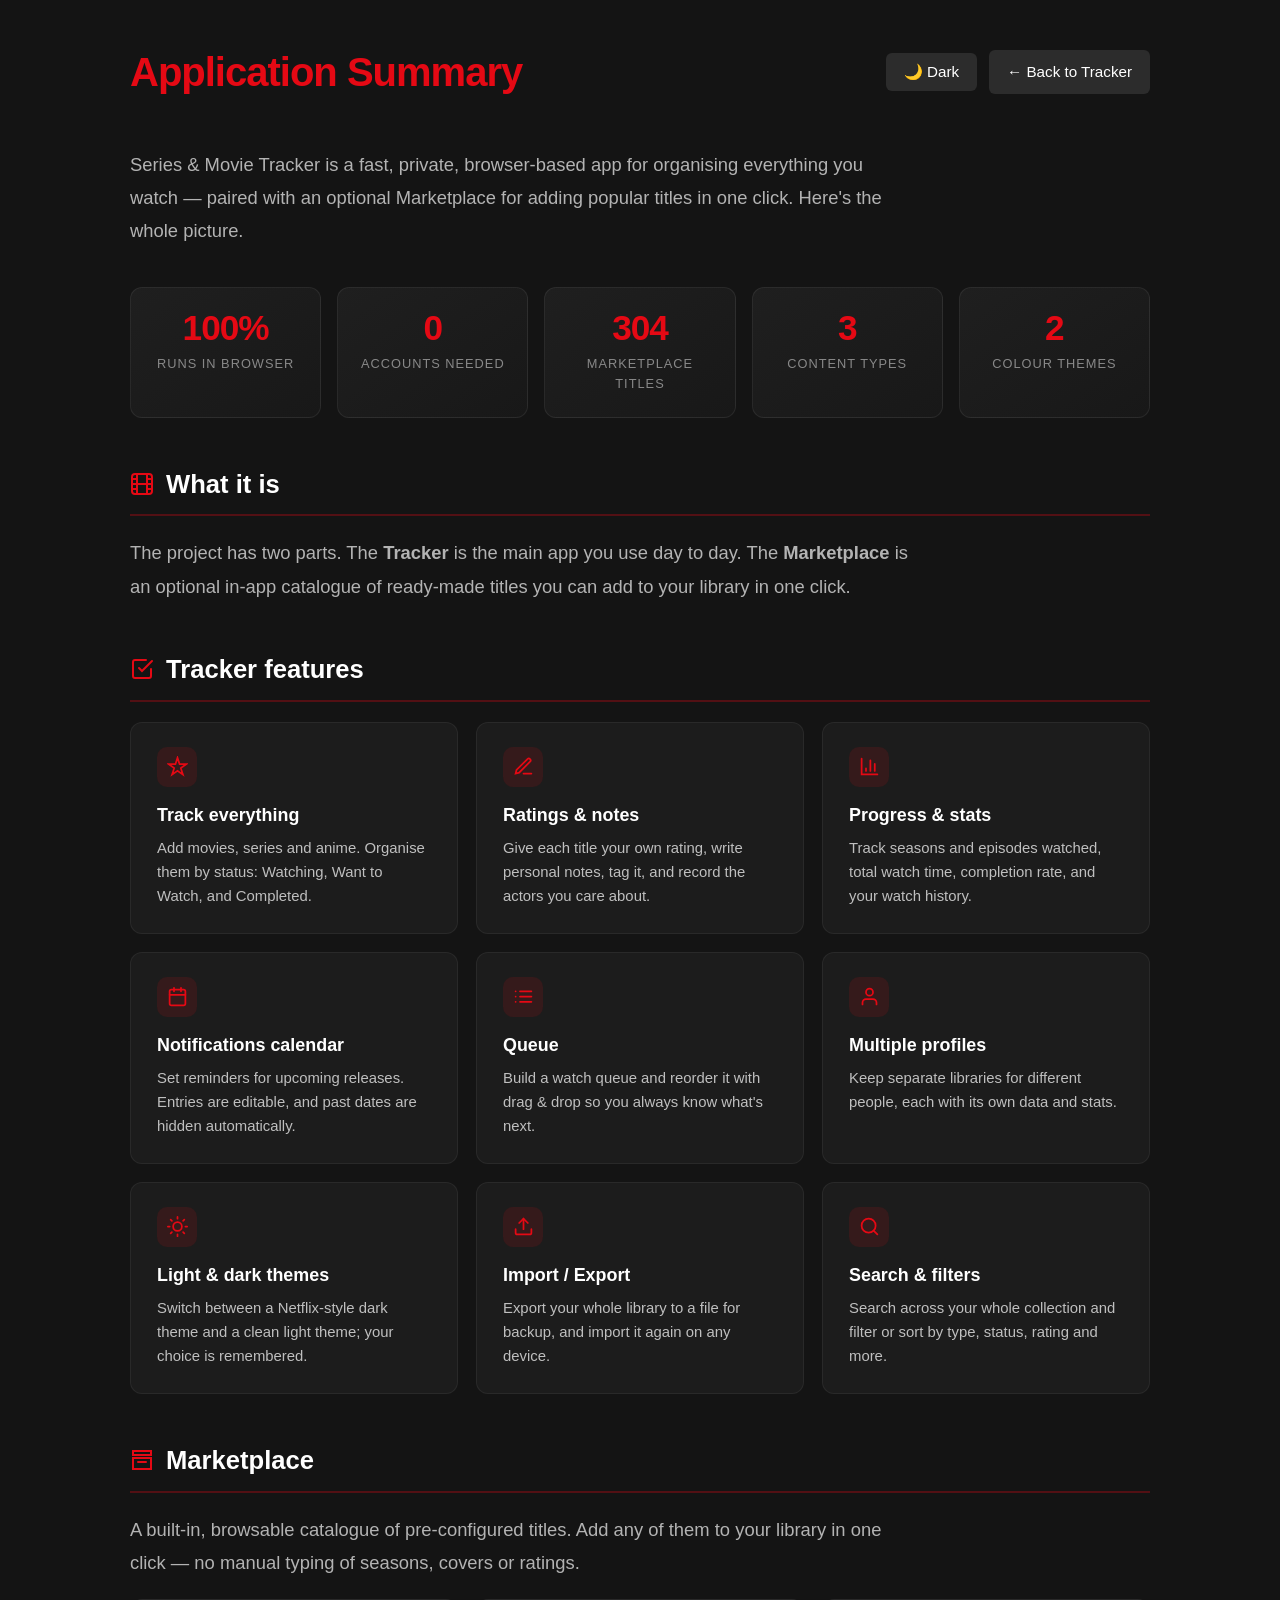
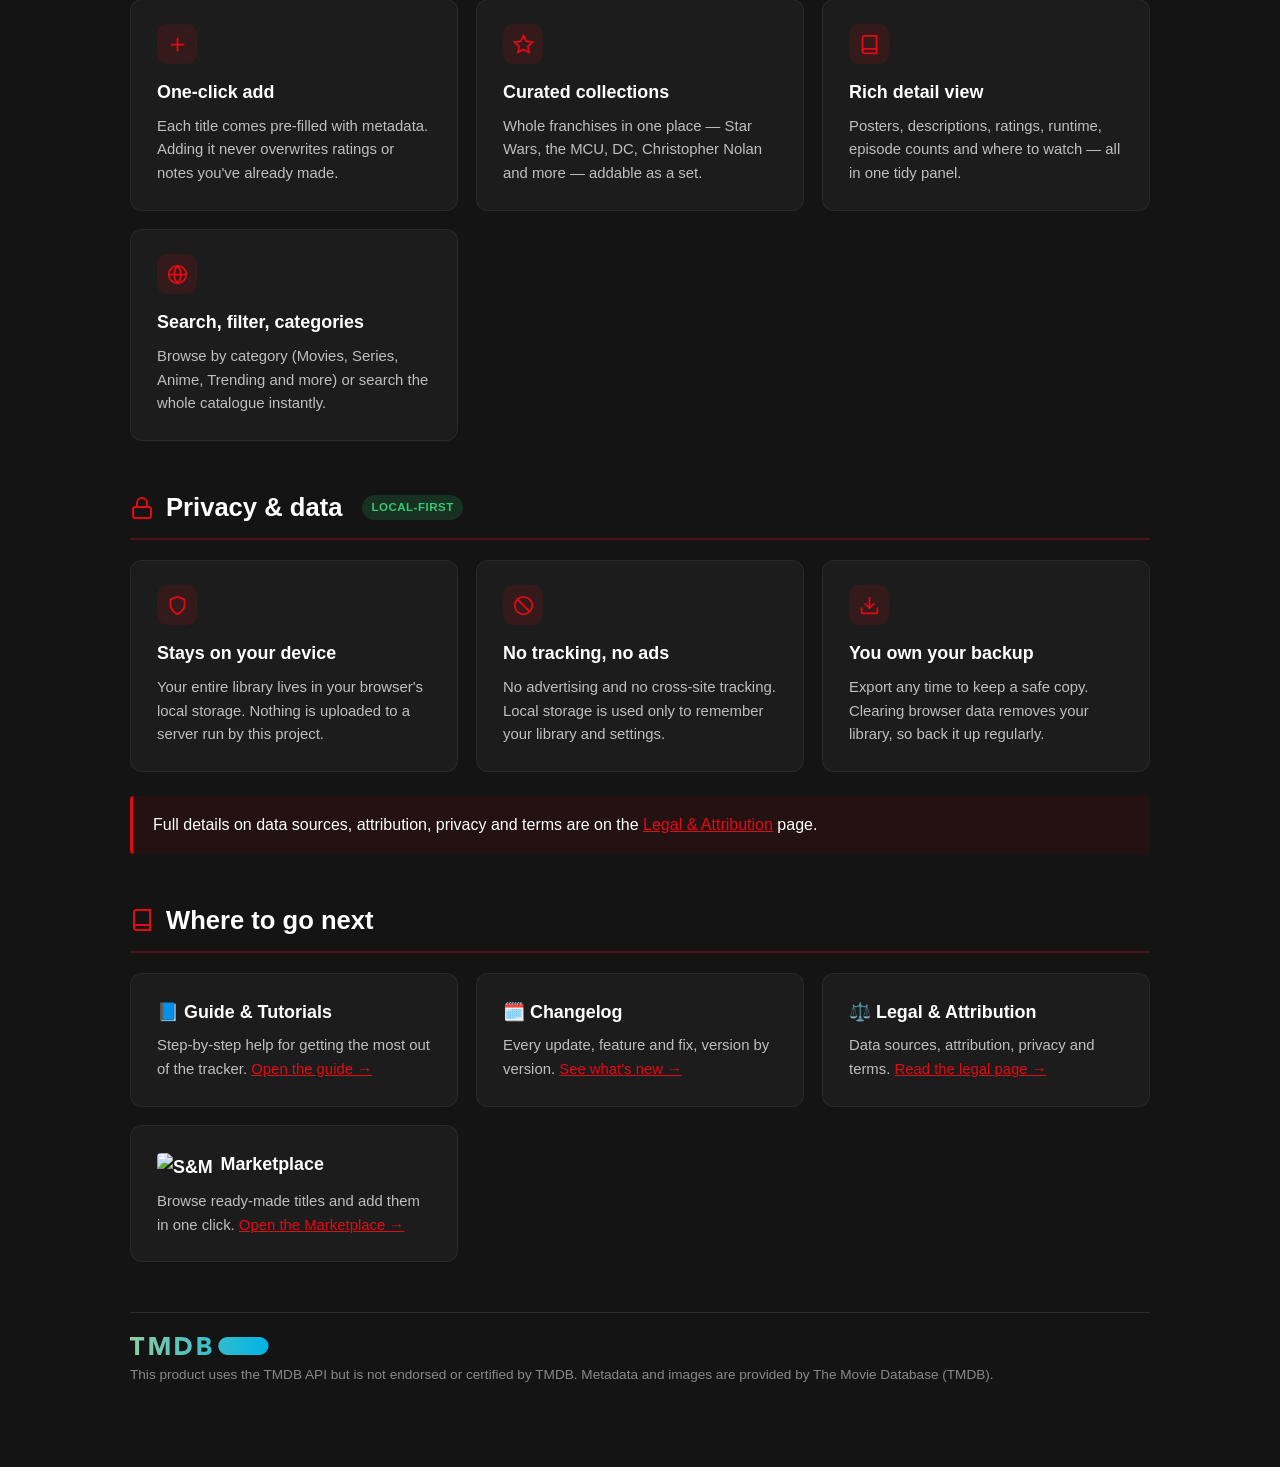
==== commit a63f4746: "Add files via upload" ====
--- a/Application_Summary.html
+++ b/Application_Summary.html
@@ -103,7 +103,7 @@
         <div class="stats">
             <div class="stat"><div class="num">100%</div><div class="lbl">Runs in browser</div></div>
             <div class="stat"><div class="num">0</div><div class="lbl">Accounts needed</div></div>
-            <div class="stat"><div class="num">43+</div><div class="lbl">Marketplace titles</div></div>
+            <div class="stat"><div class="num" id="mpTitleCount">43+</div><div class="lbl">Marketplace titles</div></div>
             <div class="stat"><div class="num">3</div><div class="lbl">Content types</div></div>
             <div class="stat"><div class="num">2</div><div class="lbl">Colour themes</div></div>
         </div>
@@ -286,6 +286,17 @@
     document.body.style.setProperty('--grad-end', g.end||'#f5c518');
   }
 }catch(e){}})();
+(function(){
+  fetch('marketplace-data.json',{cache:'no-store'})
+    .then(function(r){return r.ok?r.json():null;})
+    .then(function(d){
+      if(!d)return;
+      var n=(d.catalogue&&d.catalogue.length)||0;
+      var el=document.getElementById('mpTitleCount');
+      if(el&&n)el.textContent=String(n);
+    })
+    .catch(function(){});
+})();
 </script>
 </body>
 </html>
